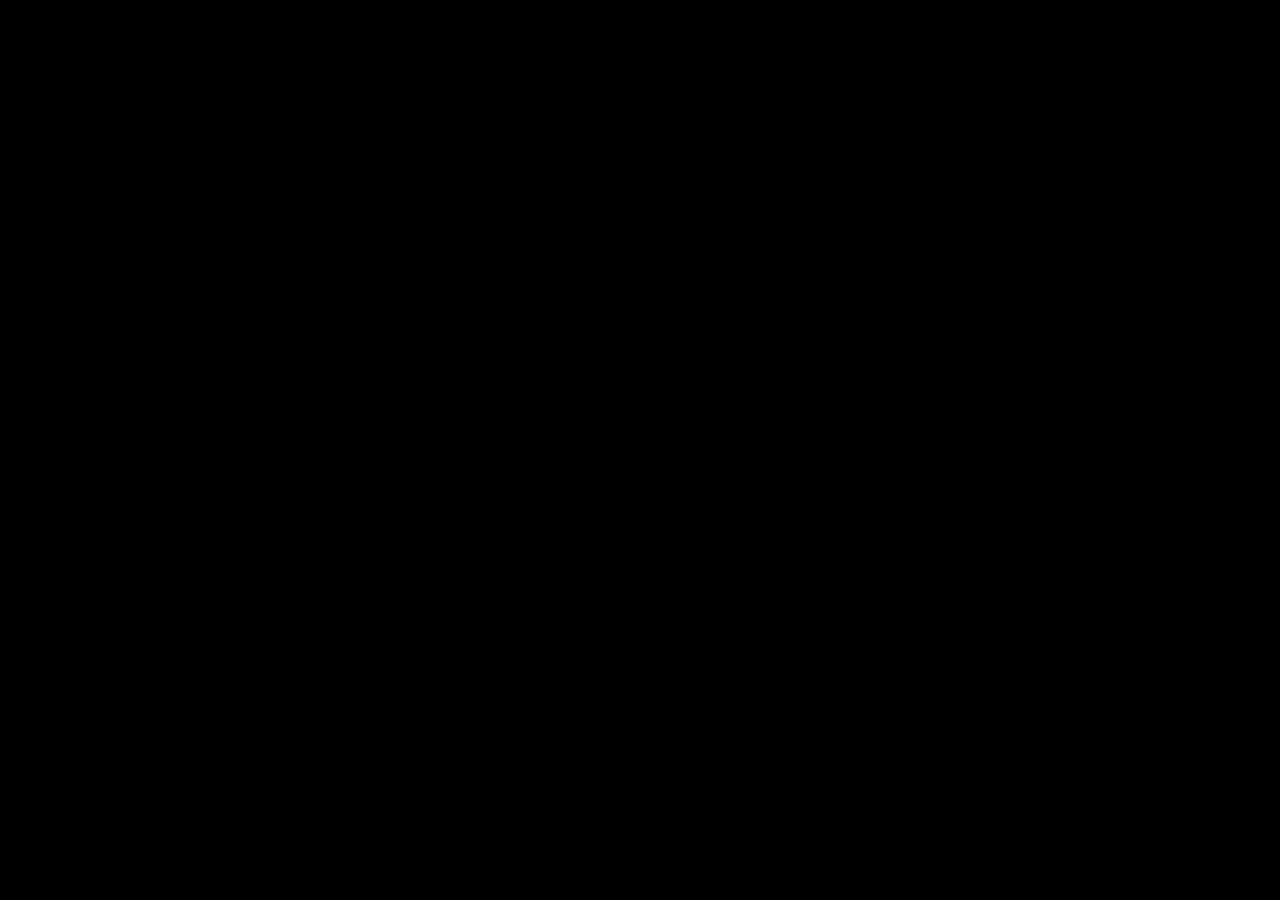
==== login.html @ 05290db0 "init" ====
<!DOCTYPE html>
<html>

<head>
    <title>XmasWishlist</title>
    <link rel="stylesheet" type="text/css" href="login.css">
    <script src="purify.min.js"></script>
    <script src="login.js"></script>
</head>

<body>
    <span class="snowflake"></span>
    <!-- <h1>Xmax Wishlist</h1>
    <form>
        <h2>Login</h2>
        <img>
    </form> -->
</body>

<footer>

</footer>

</html>
---- login.css ----
body {
    background-color: black;
}
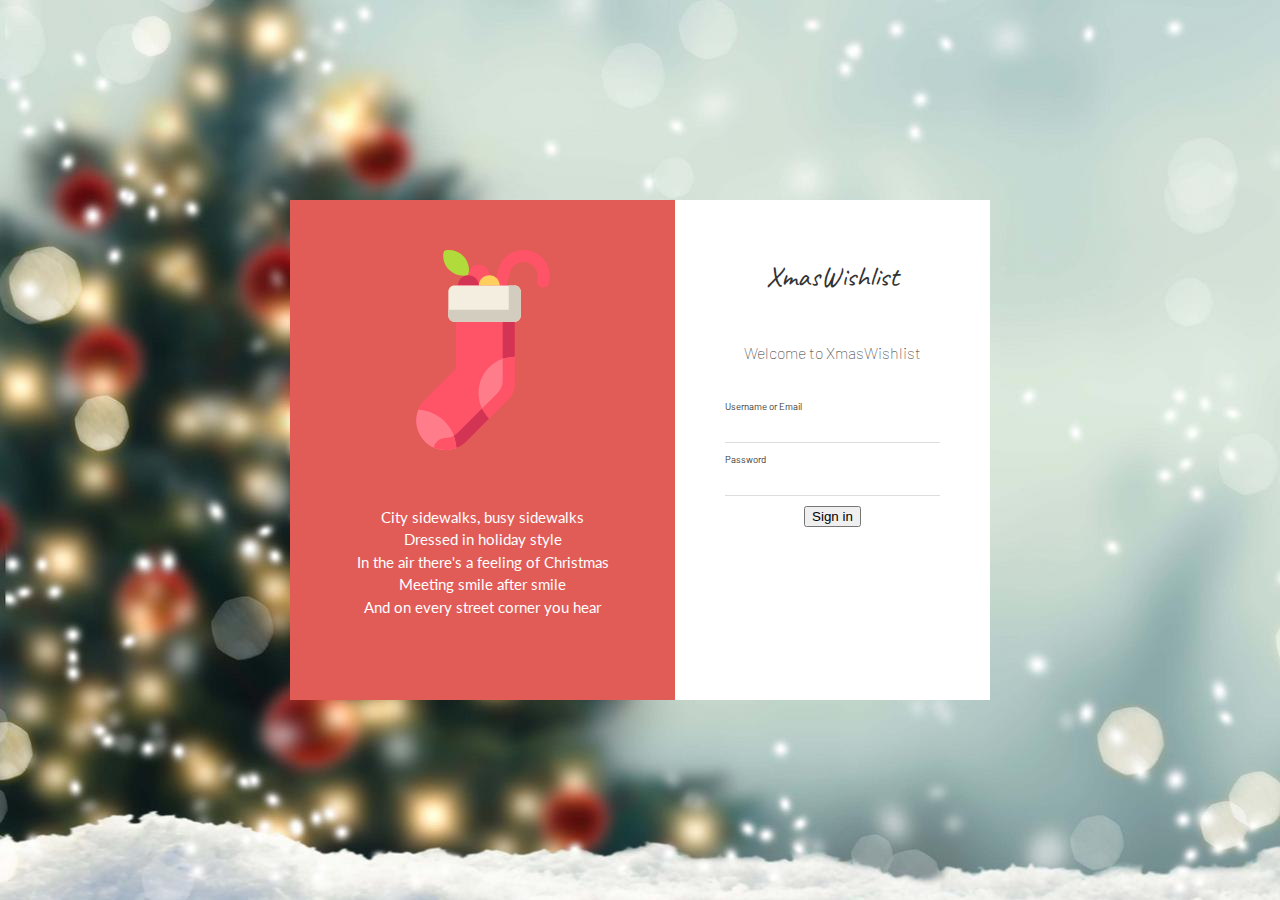
==== commit 2ba93af6: "login page work in progress" ====
--- a/login.html
+++ b/login.html
@@ -3,22 +3,47 @@
 
 <head>
     <title>XmasWishlist</title>
+    <link href="https://fonts.googleapis.com/css?family=Lato:100&display=swap" rel="stylesheet">
+    <link href="https://fonts.googleapis.com/css?family=Caveat&display=swap" rel="stylesheet">
+    <link href="https://fonts.googleapis.com/css?family=Barlow:200&display=swap" rel="stylesheet">
     <link rel="stylesheet" type="text/css" href="login.css">
     <script src="purify.min.js"></script>
     <script src="login.js"></script>
 </head>
 
 <body>
-    <span class="snowflake"></span>
-    <!-- <h1>Xmax Wishlist</h1>
-    <form>
-        <h2>Login</h2>
-        <img>
-    </form> -->
+    <div id="page-container">
+        <div id="intro-container">
+            <img id="christmas-sock" src="christmas-sock.svg">
+            <p id="intro-text">City sidewalks, busy sidewalks <br> Dressed in holiday style <br> In the air there's a feeling of Christmas <br> Meeting smile after smile <br> And on every street corner you hear</p>
+            <!-- <nav>
+                <ul>
+                    <li></li>
+                    <li></li>
+                    <li></li>
+                </ul>
+            </nav> -->
+        </div>
+        <div id="login-form-container">
+            <p id="header">XmasWishlist</p>
+            <p id="welcome">Welcome to XmasWishlist</p>
+            <form id="login-form">
+                <label for="login">Username or Email</label>
+                <br>
+                <input class="text-input" type="text">
+                <br>
+                <label for="password">Password</label>
+                <br>
+                <input class="text-input" type="password">
+                <input type="button" value="Sign in">
+            </form>
+        </div>
+    </div>
+
 </body>
 
 <footer>
-
+    <div style="display:none;">Icons made by <a href="https://www.flaticon.com/authors/freepik" title="Freepik">Freepik</a> from <a href="https://www.flaticon.com/" title="Flaticon">www.flaticon.com</a></div>
 </footer>
 
 </html>--- a/login.css
+++ b/login.css
@@ -1,3 +1,96 @@
 body {
-    background-color: black;
+    text-align: center;
+    background-image: url('christmas-bg.jpeg');
+}
+
+#page-title {
+    font-size: 3em;
+    margin: 2em;
+    color: white;
+    font-family: 'Mountains of Christmas', cursive;
+}
+
+#page-container {
+    left: 50%;
+    top: 50%;
+    transform: translate(-50%, -50%);
+    position: fixed;
+    text-align: center;
+    width: 700px;
+    height: 500px;
+    background-color: white;
+    padding: 0;
+    margin: 0;
+}
+
+#intro-container {
+    width: 55%;
+    height: 100%;
+    background-color: #E25C57;
+    color: white;
+    font-family: 'Lato', sans-serif;
+    line-height: 1.5em;
+    font-size: 15px;
+    padding: 0;
+    margin: 0;
+    float: left;
+}
+
+#christmas-sock {
+    width: 200px;
+    height: 300px;
+    padding: 0;
+    margin: 0;
+}
+
+#intro-text {
+    padding: 0;
+    margin: 0;
+}
+
+#login-form-container {
+    width: 45%;
+    height: 100%;
+    padding: 0;
+    margin: 0;
+    float: left;
+}
+
+.text-input {
+    margin: 5px 0 10px 0;
+    border: 0;
+    outline: 0;
+    background: transparent;
+    border-bottom: 0.1px solid #dddddd;
+    width: 100%;
+    color: #333333;
+    padding: 5px 0 5px 0;
+}
+
+label {
+    float: left;
+}
+
+#login-form {
+    margin-top: 4em;
+    font-family: 'Barlow', sans-serif;
+    font-size: 0.6em;
+    left: 50%;
+    color: #333333;
+    margin: 4em 50px 0 50px;
+}
+
+#header {
+    color: #333333;
+    font-family: 'Caveat', cursive;
+    font-size: 1.8em;
+    margin-top: 2em;
+}
+
+#welcome {
+    margin-top: 3em;
+    color: #333333;
+    font-weight: 500;
+    font-weight: 100;
+    font-family: 'Barlow', sans-serif;
 }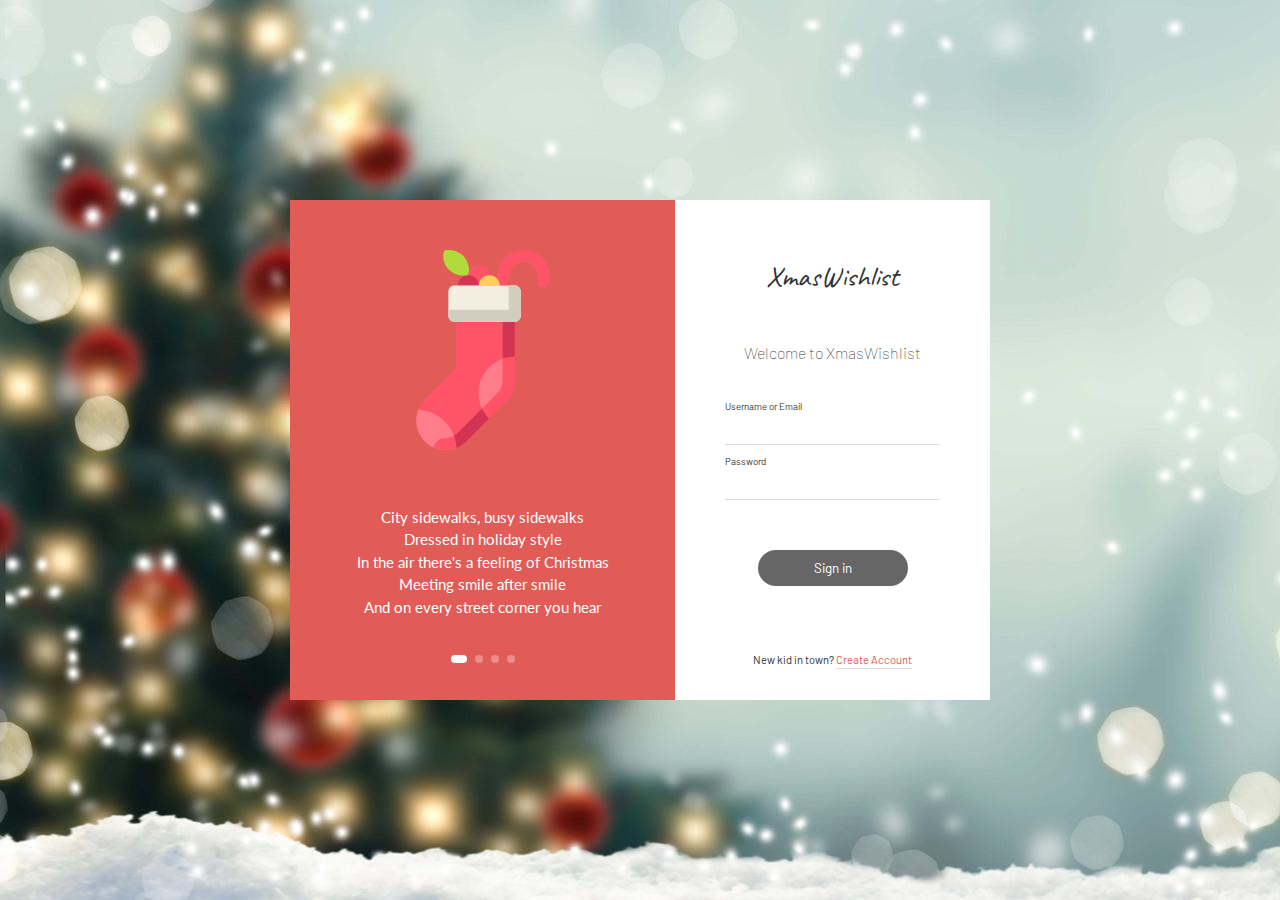
==== commit d955e0cd: "completes login frontend" ====
--- a/login.html
+++ b/login.html
@@ -16,13 +16,14 @@
         <div id="intro-container">
             <img id="christmas-sock" src="christmas-sock.svg">
             <p id="intro-text">City sidewalks, busy sidewalks <br> Dressed in holiday style <br> In the air there's a feeling of Christmas <br> Meeting smile after smile <br> And on every street corner you hear</p>
-            <!-- <nav>
+            <nav id="intro-text-nav">
                 <ul>
-                    <li></li>
-                    <li></li>
-                    <li></li>
+                    <li id="intro-1"></li>
+                    <li id="intro-2"></li>
+                    <li id="intro-3"></li>
+                    <li id="intro-4"></li>
                 </ul>
-            </nav> -->
+            </nav>
         </div>
         <div id="login-form-container">
             <p id="header">XmasWishlist</p>
@@ -30,13 +31,14 @@
             <form id="login-form">
                 <label for="login">Username or Email</label>
                 <br>
-                <input class="text-input" type="text">
+                <input class="text-input" type="text" spellcheck="false" autofocus>
                 <br>
                 <label for="password">Password</label>
                 <br>
                 <input class="text-input" type="password">
-                <input type="button" value="Sign in">
+                <input id="login-button" type="submit" value="Sign in">
             </form>
+            <p id="sign-up">New kid in town? <a href="signup.html">Create Account</a></p>
         </div>
     </div>
 
--- a/login.css
+++ b/login.css
@@ -1,6 +1,8 @@
 body {
     text-align: center;
-    background-image: url('christmas-bg.jpeg');
+    background: url('christmas-bg.jpeg') no-repeat;
+    height: 100%;
+    width: 100%;
 }
 
 #page-title {
@@ -63,12 +65,44 @@
     background: transparent;
     border-bottom: 0.1px solid #dddddd;
     width: 100%;
-    color: #333333;
     padding: 5px 0 5px 0;
+    font-family: 'Barlow', sans-serif;
+    font-size: 1.5em;
+    caret-color: #333333;
+}
+
+#login-button {
+    margin-top: 3em;
+    background-color: #666666;
+    width: 150px;
+    height: 36px;
+    border-radius: 20px;
+    border: 0;
+    color: white;
+    font-size: 1.4em;
+    font-family: 'Barlow', sans-serif;
+}
+
+#login-button:hover {
+    cursor: pointer;
 }
 
 label {
     float: left;
+}
+
+#sign-up {
+    margin-top: 6em;
+    font-size: 0.7em;
+    color: #333333;
+    font-family: 'Barlow', sans-serif;
+}
+
+#sign-up>a {
+    color: #E25C57;
+    text-decoration: none;
+    border-bottom: 1px solid #dddddd;
+    padding-bottom: 2px;
 }
 
 #login-form {
@@ -93,4 +127,33 @@
     font-weight: 500;
     font-weight: 100;
     font-family: 'Barlow', sans-serif;
+}
+
+#intro-text-nav {
+    margin-top: 2em;
+}
+
+#intro-text-nav>ul {
+    list-style: none;
+    padding: 0;
+    margin: 0;
+}
+
+#intro-text-nav li {
+    height: 8px;
+    display: inline-block;
+    border-radius: 8px;
+    margin: 2px;
+    background-color: white;
+}
+
+#intro-1 {
+    width: 16px;
+}
+
+#intro-2,
+#intro-3,
+#intro-4 {
+    width: 8px;
+    opacity: 30%;
 }